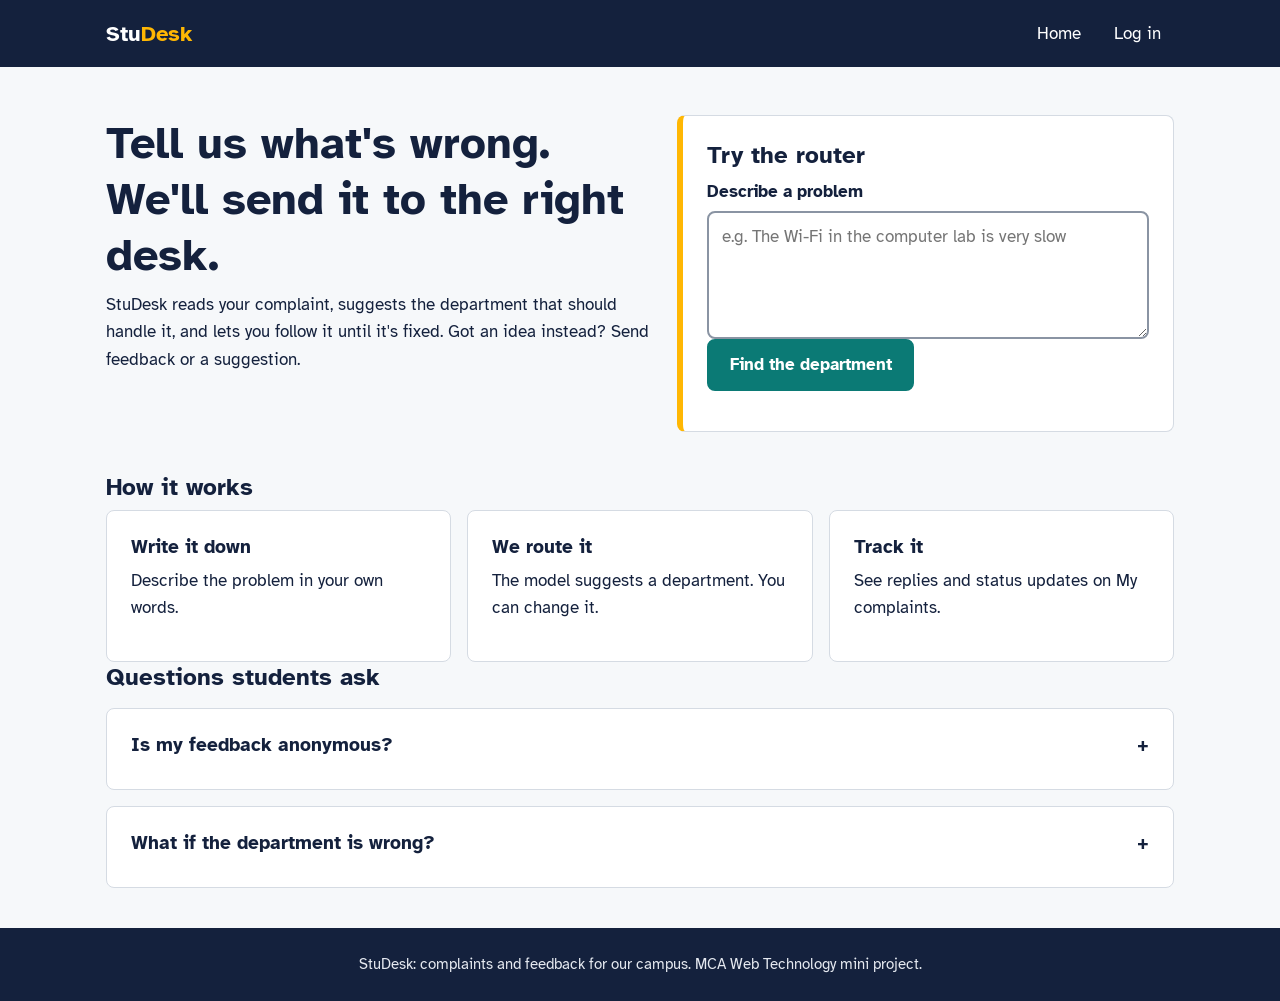
==== templates/index.html @ d4316819 "Reinitializing tracking after deleting .git folder" ====
<!DOCTYPE html>
<html lang="en">
<head>
  <meta charset="utf-8">
  <meta name="viewport" content="width=device-width, initial-scale=1">
  <title>StuDesk - complaints and feedback for our campus</title>
  <link rel="preconnect" href="https://fonts.googleapis.com">
  <link rel="stylesheet" href="https://fonts.googleapis.com/css2?family=Atkinson+Hyperlegible:wght@400;700&display=swap">
  <link rel="stylesheet" href="/static/css/style.css">
  <link rel="stylesheet" href="/static/css/pages/index.css">
</head>
<body>
  <a class="skip-link" href="#main">Skip to main content</a>
  <header id="site-header"></header>

  <main id="main" tabindex="-1">
    <section class="hero" aria-labelledby="hero-title">
      <div>
        <h1 id="hero-title">Tell us what's wrong. We'll send it to the right desk.</h1>
        <p>StuDesk reads your complaint, suggests the department that should handle it, and lets you follow it until it's fixed. Got an idea instead? Send feedback or a suggestion.</p>
      </div>

      <!-- The memorable part of the home page: a live demo of the ML model -->
      <form class="card demo" id="demo-form" aria-labelledby="demo-title">
        <h2 id="demo-title">Try the router</h2>
        <div class="field">
          <label for="demo-text">Describe a problem</label>
          <textarea id="demo-text" required minlength="3" placeholder="e.g. The Wi-Fi in the computer lab is very slow"></textarea>
        </div>
        <button class="btn" type="submit">Find the department</button>
        <p id="demo-result" role="status" aria-live="polite"></p>
      </form>
    </section>

    <section aria-labelledby="how-title" class="stack">
      <h2 id="how-title">How it works</h2>
      <ol class="grid steps">
        <li class="card"><h3>Write it down</h3><p>Describe the problem in your own words.</p></li>
        <li class="card"><h3>We route it</h3><p>The model suggests a department. You can change it.</p></li>
        <li class="card"><h3>Track it</h3><p>See replies and status updates on My complaints.</p></li>
      </ol>
    </section>

    <section aria-labelledby="faq-title" class="stack faq">
      <h2 id="faq-title">Questions students ask</h2>
      <div class="card">
        <h3><button class="faq-btn" type="button" aria-expanded="false" aria-controls="faq1">Is my feedback anonymous?</button></h3>
        <p id="faq1" hidden>Yes, if you tick the anonymous box. Admins won't see your name, but you can still find your own submissions.</p>
      </div>
      <div class="card">
        <h3><button class="faq-btn" type="button" aria-expanded="false" aria-controls="faq2">What if the department is wrong?</button></h3>
        <p id="faq2" hidden>Staff can re-route your complaint to the right desk, so you don't need to submit it again.</p>
      </div>
    </section>
  </main>

  <footer id="site-footer"></footer>
  <div id="toast" class="toast" role="status" aria-live="polite"></div>

  <script src="/static/js/common.js"></script>
  <script src="/static/js/pages/index.js"></script>
</body>
</html>
---- static/css/style.css ----
/* ==========================================================
   StuDesk shared styles  -  everyone uses this file.
   Don't change the tokens (:root) without telling the team.
   Put page-specific styles in static/css/pages/<page>.css
   ========================================================== */

/* ---- 1. Design tokens (colours, spacing, type) ---- */
:root {
  --ink:        #14213d;   /* main text, navbar */
  --muted:      #4b5563;   /* secondary text (7:1 on paper) */
  --paper:      #f6f8fa;   /* page background */
  --surface:    #ffffff;   /* cards, forms */
  --line:       #d5dbe3;   /* borders */
  --brand:      #0b7a75;   /* buttons, links (5.3:1 on white) */
  --brand-dark: #075e5a;
  --highlight:  #ffb703;   /* focus ring and one accent only */
  --danger:     #b42318;
  --success:    #1b7f3b;
  --warning:    #8a5300;

  --font: "Atkinson Hyperlegible", "Segoe UI", system-ui, -apple-system, Arial, sans-serif;
  --radius: 8px;
  --space-1: 0.5rem;
  --space-2: 1rem;
  --space-3: 1.5rem;
  --space-4: 2.5rem;
  --max-width: 1100px;
}

/* Breakpoints used by the whole team:  640px (phone/tablet)  and  960px (tablet/desktop) */

/* ---- 2. Base ---- */
*, *::before, *::after { box-sizing: border-box; }
html { scroll-behavior: smooth; }
body {
  margin: 0;
  font-family: var(--font);
  font-size: 1.0625rem;
  line-height: 1.6;
  color: var(--ink);
  background: var(--paper);
  min-height: 100vh;
  display: flex;
  flex-direction: column;
}
main { flex: 1; width: 100%; max-width: var(--max-width); margin: 0 auto; padding: var(--space-3) var(--space-2) var(--space-4); }
main:focus { outline: none; }
h1, h2, h3 { line-height: 1.25; margin: 0 0 var(--space-1); }
h1 { font-size: clamp(1.8rem, 4vw + 1rem, 2.8rem); }
h2 { font-size: 1.5rem; }
h3 { font-size: 1.2rem; }
p  { margin: 0 0 var(--space-2); max-width: 70ch; }
a  { color: var(--brand); }
a:hover { color: var(--brand-dark); }
img { max-width: 100%; height: auto; }

/* ---- 3. Accessibility helpers ---- */
:focus-visible { outline: 3px solid var(--highlight); outline-offset: 2px; }
.skip-link {
  position: absolute; left: var(--space-1); top: -4rem;
  background: var(--highlight); color: var(--ink);
  padding: 0.6rem 1rem; border-radius: var(--radius); font-weight: 700; z-index: 100;
}
.skip-link:focus { top: var(--space-1); }
.visually-hidden {
  position: absolute !important; width: 1px; height: 1px; overflow: hidden;
  clip: rect(0 0 0 0); white-space: nowrap;
}
@media (prefers-reduced-motion: reduce) {
  * { animation: none !important; transition: none !important; scroll-behavior: auto !important; }
}

/* ---- 4. Navbar (built by common.js) ---- */
.site-header { background: var(--ink); color: #fff; }
.nav { max-width: var(--max-width); margin: 0 auto; padding: 0.75rem var(--space-2);
       display: flex; align-items: center; justify-content: space-between; flex-wrap: wrap; gap: var(--space-1); }
.brand { color: #fff; font-weight: 700; font-size: 1.4rem; text-decoration: none; }
.brand span { color: var(--highlight); }
.nav-toggle { display: none; background: transparent; color: #fff; border: 2px solid #fff;
              border-radius: var(--radius); padding: 0.4rem 0.8rem; font: inherit; cursor: pointer; }
.nav-links { list-style: none; margin: 0; padding: 0; display: flex; gap: var(--space-1); align-items: center; flex-wrap: wrap; }
.nav-links a, .nav-links button {
  color: #fff; text-decoration: none; padding: 0.5rem 0.8rem; border-radius: var(--radius);
  background: transparent; border: 0; font: inherit; cursor: pointer; display: inline-block;
}
.nav-links a:hover, .nav-links button:hover { background: rgba(255,255,255,0.15); }
.nav-links a[aria-current="page"] { background: rgba(255,255,255,0.2); font-weight: 700; }
@media (max-width: 640px) {
  .nav-toggle { display: block; }
  .nav-links { display: none; width: 100%; flex-direction: column; align-items: stretch; }
  .nav-links.open { display: flex; }
}

/* ---- 5. Footer ---- */
.site-footer { background: var(--ink); color: #e5e9f0; padding: var(--space-3) var(--space-2); text-align: center; font-size: 0.95rem; }
.site-footer p { margin: 0 auto; }
.site-footer a { color: #fff; }

/* ---- 6. Buttons ---- */
.btn {
  display: inline-block; font: inherit; font-weight: 700; cursor: pointer; text-decoration: none; text-align: center;
  background: var(--brand); color: #fff; border: 2px solid var(--brand);
  padding: 0.65rem 1.3rem; border-radius: var(--radius); min-height: 44px;
}
.btn:hover { background: var(--brand-dark); border-color: var(--brand-dark); color: #fff; }
.btn-outline { background: transparent; color: var(--brand); }
.btn-outline:hover { background: var(--brand); color: #fff; }
.btn-danger { background: var(--danger); border-color: var(--danger); }
.btn[disabled] { opacity: 0.6; cursor: not-allowed; }

/* ---- 7. Forms ---- */
.form { display: grid; gap: var(--space-2); max-width: 36rem; }
.field { display: grid; gap: 0.35rem; }
.field label, legend { font-weight: 700; }
.hint { color: var(--muted); font-size: 0.9rem; margin: 0; }
input[type="text"], input[type="email"], input[type="password"], select, textarea {
  font: inherit; color: var(--ink); background: var(--surface);
  border: 2px solid #8a94a3; border-radius: var(--radius); padding: 0.6rem 0.8rem; width: 100%; min-height: 44px;
}
textarea { min-height: 8rem; resize: vertical; }
input[aria-invalid="true"], textarea[aria-invalid="true"], select[aria-invalid="true"] { border-color: var(--danger); }
.error-text { color: var(--danger); font-weight: 700; margin: 0; }
fieldset { border: 2px solid var(--line); border-radius: var(--radius); padding: var(--space-2); margin: 0; }
input[type="checkbox"], input[type="radio"] { width: 1.2rem; height: 1.2rem; accent-color: var(--brand); }
.check { display: flex; gap: 0.6rem; align-items: center; }

/* ---- 8. Cards, badges, layout helpers ---- */
.card { background: var(--surface); border: 1px solid var(--line); border-radius: var(--radius); padding: var(--space-3); }
.grid { display: grid; gap: var(--space-2); grid-template-columns: repeat(auto-fit, minmax(240px, 1fr)); }
.stack > * + * { margin-top: var(--space-2); }
.badge { display: inline-block; padding: 0.15rem 0.7rem; border-radius: 999px; font-size: 0.9rem; font-weight: 700; border: 2px solid currentColor; }
.badge-pending     { color: var(--warning); background: #fff4e0; }
.badge-in_progress { color: var(--brand-dark); background: #e0f4f2; }
.badge-resolved    { color: var(--success); background: #e3f5e8; }
.badge-new         { color: var(--ink); background: #e8ecf4; }
.badge-reviewed    { color: var(--brand-dark); background: #e0f4f2; }
.badge-implemented { color: var(--success); background: #e3f5e8; }
.empty { text-align: center; color: var(--muted); padding: var(--space-4) var(--space-2); border: 2px dashed var(--line); border-radius: var(--radius); }

/* ---- 9. Tables: scroll on desktop, stacked cards on phones ----
   Usage: <div class="table-wrap"><table class="stack-table"> ... <td data-label="Status">  */
.table-wrap { overflow-x: auto; }
table { width: 100%; border-collapse: collapse; background: var(--surface); }
caption { text-align: left; font-weight: 700; padding: 0.5rem 0; }
th, td { text-align: left; padding: 0.75rem; border-bottom: 1px solid var(--line); }
th { background: #eaeff5; }
@media (max-width: 640px) {
  .stack-table thead { position: absolute; left: -9999px; }
  .stack-table tr { display: block; border: 1px solid var(--line); border-radius: var(--radius); margin-bottom: var(--space-2); background: var(--surface); }
  .stack-table td { display: flex; justify-content: space-between; gap: var(--space-2); border-bottom: 1px solid var(--line); }
  .stack-table td:last-child { border-bottom: 0; }
  .stack-table td::before { content: attr(data-label); font-weight: 700; }
}

/* ---- 10. Toast message (announced to screen readers) ---- */
.toast { position: fixed; bottom: var(--space-2); left: 50%; transform: translateX(-50%);
         background: var(--ink); color: #fff; padding: 0.8rem 1.4rem; border-radius: var(--radius);
         max-width: 90vw; display: none; z-index: 50; }
.toast.show { display: block; }
.toast.error { background: var(--danger); }
---- static/css/pages/index.css ----
/* Home page only (Module 1) */
.hero { display: grid; gap: var(--space-3); align-items: start; padding: var(--space-3) 0 var(--space-4); }
@media (min-width: 960px) { .hero { grid-template-columns: 1.1fr 1fr; } }
.demo { border-left: 6px solid var(--highlight); }
.steps { list-style: none; padding: 0; margin: 0; }
.faq-btn { font: inherit; font-weight: 700; background: none; border: 0; padding: 0; cursor: pointer; color: var(--ink); text-align: left; width: 100%; }
.faq-btn::after { content: "+"; float: right; }
.faq-btn[aria-expanded="true"]::after { content: "\2212"; }
.faq .card p { margin: var(--space-1) 0 0; }
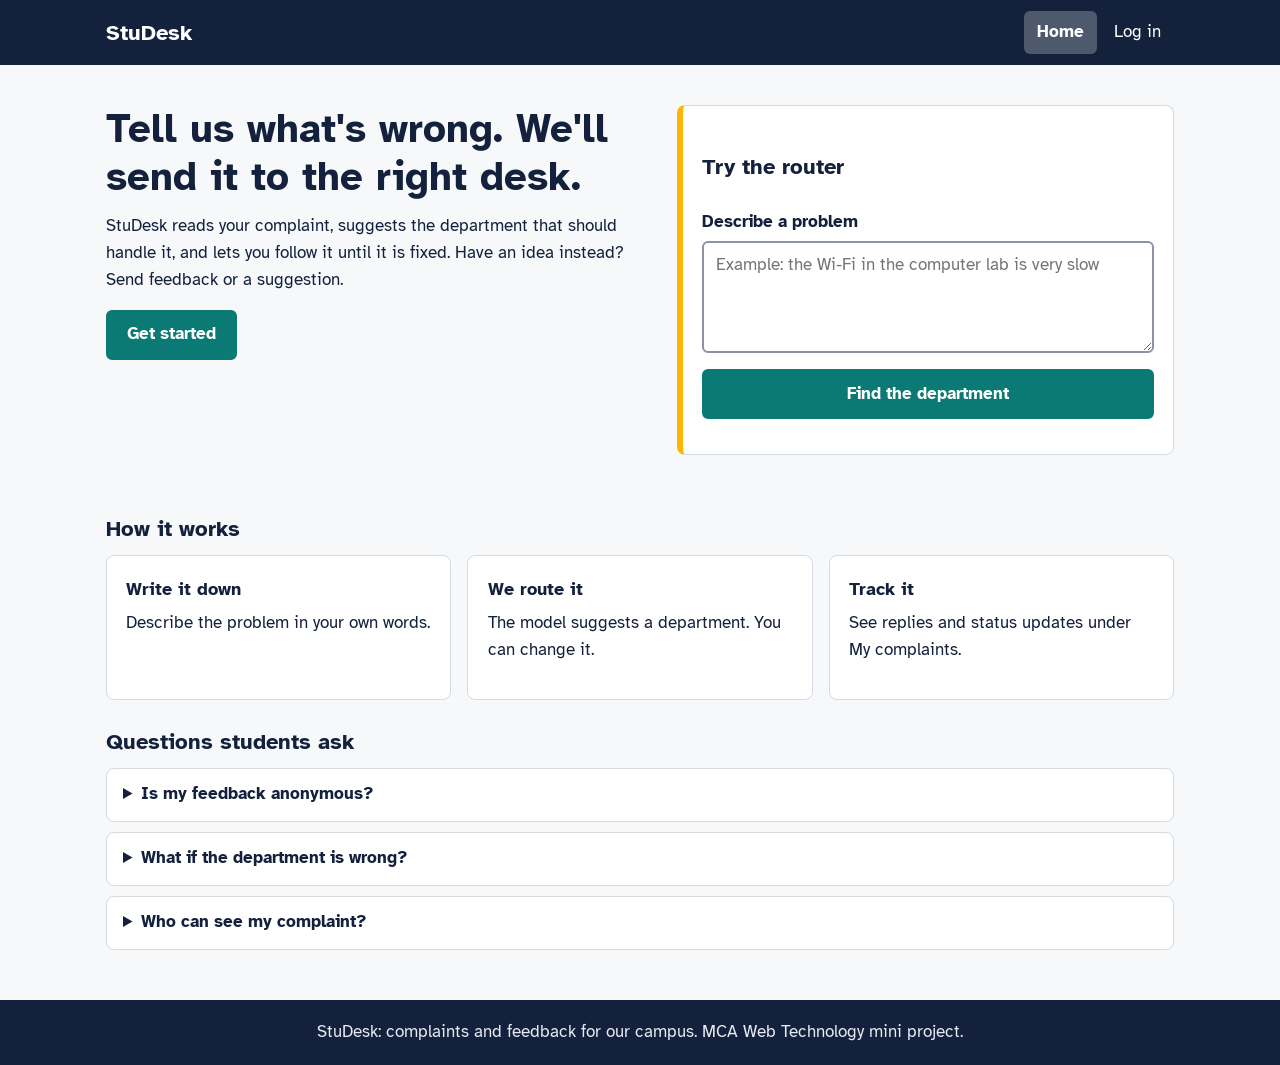
==== commit b570afbf: "Final-setup" ====
--- a/templates/index.html
+++ b/templates/index.html
@@ -1,61 +1,74 @@
 <!DOCTYPE html>
 <html lang="en">
 <head>
-  <meta charset="utf-8">
-  <meta name="viewport" content="width=device-width, initial-scale=1">
-  <title>StuDesk - complaints and feedback for our campus</title>
-  <link rel="preconnect" href="https://fonts.googleapis.com">
+  <meta charset="UTF-8">
+  <meta name="viewport" content="width=device-width, initial-scale=1.0">
+  <title>Home - StuDesk</title>
   <link rel="stylesheet" href="https://fonts.googleapis.com/css2?family=Atkinson+Hyperlegible:wght@400;700&display=swap">
-  <link rel="stylesheet" href="/static/css/style.css">
+  <link rel="stylesheet" href="/static/css/common.css">
   <link rel="stylesheet" href="/static/css/pages/index.css">
 </head>
 <body>
   <a class="skip-link" href="#main">Skip to main content</a>
-  <header id="site-header"></header>
 
-  <main id="main" tabindex="-1">
-    <section class="hero" aria-labelledby="hero-title">
+  <header>
+    <nav class="navbar">
+      <a class="brand" href="/">StuDesk</a>
+      <ul>
+        <li><a class="active" href="/">Home</a></li>
+        <li><a href="/login.html">Log in</a></li>
+      </ul>
+    </nav>
+  </header>
+
+  <main id="main">
+    <section class="hero">
       <div>
-        <h1 id="hero-title">Tell us what's wrong. We'll send it to the right desk.</h1>
-        <p>StuDesk reads your complaint, suggests the department that should handle it, and lets you follow it until it's fixed. Got an idea instead? Send feedback or a suggestion.</p>
+        <h1>Tell us what's wrong. We'll send it to the right desk.</h1>
+        <p>StuDesk reads your complaint, suggests the department that should handle it, and lets you follow it until it is fixed. Have an idea instead? Send feedback or a suggestion.</p>
+        <p><a class="btn" href="/login.html">Get started</a></p>
       </div>
 
-      <!-- The memorable part of the home page: a live demo of the ML model -->
-      <form class="card demo" id="demo-form" aria-labelledby="demo-title">
-        <h2 id="demo-title">Try the router</h2>
+      <form id="demo-form" class="card demo form">
+        <h2>Try the router</h2>
         <div class="field">
           <label for="demo-text">Describe a problem</label>
-          <textarea id="demo-text" required minlength="3" placeholder="e.g. The Wi-Fi in the computer lab is very slow"></textarea>
+          <textarea id="demo-text" required minlength="3" placeholder="Example: the Wi-Fi in the computer lab is very slow"></textarea>
         </div>
         <button class="btn" type="submit">Find the department</button>
-        <p id="demo-result" role="status" aria-live="polite"></p>
+        <p id="demo-result" class="message"></p>
       </form>
     </section>
 
-    <section aria-labelledby="how-title" class="stack">
-      <h2 id="how-title">How it works</h2>
+    <section>
+      <h2>How it works</h2>
       <ol class="grid steps">
         <li class="card"><h3>Write it down</h3><p>Describe the problem in your own words.</p></li>
         <li class="card"><h3>We route it</h3><p>The model suggests a department. You can change it.</p></li>
-        <li class="card"><h3>Track it</h3><p>See replies and status updates on My complaints.</p></li>
+        <li class="card"><h3>Track it</h3><p>See replies and status updates under My complaints.</p></li>
       </ol>
     </section>
 
-    <section aria-labelledby="faq-title" class="stack faq">
-      <h2 id="faq-title">Questions students ask</h2>
-      <div class="card">
-        <h3><button class="faq-btn" type="button" aria-expanded="false" aria-controls="faq1">Is my feedback anonymous?</button></h3>
-        <p id="faq1" hidden>Yes, if you tick the anonymous box. Admins won't see your name, but you can still find your own submissions.</p>
-      </div>
-      <div class="card">
-        <h3><button class="faq-btn" type="button" aria-expanded="false" aria-controls="faq2">What if the department is wrong?</button></h3>
-        <p id="faq2" hidden>Staff can re-route your complaint to the right desk, so you don't need to submit it again.</p>
-      </div>
+    <section class="faq">
+      <h2>Questions students ask</h2>
+      <details>
+        <summary>Is my feedback anonymous?</summary>
+        <p>Yes, if you tick the anonymous box. Admins will not see your name, but you can still find your own submissions.</p>
+      </details>
+      <details>
+        <summary>What if the department is wrong?</summary>
+        <p>Staff can move your complaint to the right department, so you do not need to submit it again.</p>
+      </details>
+      <details>
+        <summary>Who can see my complaint?</summary>
+        <p>Only you, the staff of the department it is assigned to, and the admin.</p>
+      </details>
     </section>
   </main>
 
-  <footer id="site-footer"></footer>
-  <div id="toast" class="toast" role="status" aria-live="polite"></div>
+  <footer>
+    <p>StuDesk: complaints and feedback for our campus. MCA Web Technology mini project.</p>
+  </footer>
 
   <script src="/static/js/common.js"></script>
   <script src="/static/js/pages/index.js"></script>
--- a/static/css/common.css
+++ b/static/css/common.css
@@ -0,0 +1,147 @@
+/* ==========================================================
+   common.css  -  styles used by EVERY page.
+   Page-only styles live in static/css/pages/<page>.css
+   ========================================================== */
+
+/* ---------- 1. Colours and font (change here, changes everywhere) ---------- */
+:root {
+  --ink: #14213d;        /* text, navbar, footer */
+  --muted: #4b5563;      /* small grey text */
+  --page: #f6f8fa;       /* page background */
+  --white: #ffffff;
+  --line: #d5dbe3;       /* borders */
+  --brand: #0b7a75;      /* buttons and links */
+  --brand-dark: #075e5a;
+  --highlight: #ffb703;  /* focus outline */
+  --danger: #b42318;
+}
+
+/* ---------- 2. Base ---------- */
+* { box-sizing: border-box; }
+
+body {
+  margin: 0;
+  font-family: "Atkinson Hyperlegible", "Segoe UI", Arial, sans-serif;
+  font-size: 1.05rem;
+  line-height: 1.6;
+  color: var(--ink);
+  background: var(--page);
+  min-height: 100vh;
+  display: flex;
+  flex-direction: column;
+}
+
+h1 { font-size: 2rem; margin: 0 0 0.75rem; line-height: 1.2; }
+h2 { font-size: 1.4rem; margin: 1.5rem 0 0.5rem; }
+h3 { font-size: 1.1rem; margin: 0 0 0.4rem; }
+p  { margin: 0 0 1rem; }
+a  { color: var(--brand); }
+img { max-width: 100%; height: auto; }
+
+@media (min-width: 900px) {
+  h1 { font-size: 2.5rem; }
+}
+
+/* ---------- 3. Accessibility ---------- */
+/* clear outline when using the keyboard */
+a:focus, button:focus, input:focus, select:focus, textarea:focus, summary:focus {
+  outline: 3px solid var(--highlight);
+  outline-offset: 2px;
+}
+/* "Skip to content" link, only visible when tabbed to */
+.skip-link {
+  position: absolute; left: 0.5rem; top: -4rem;
+  background: var(--highlight); color: var(--ink);
+  padding: 0.6rem 1rem; font-weight: bold;
+}
+.skip-link:focus { top: 0.5rem; }
+
+/* ---------- 4. Page layout ---------- */
+main {
+  flex: 1;                   /* pushes the footer to the bottom */
+  width: 100%;
+  max-width: 1100px;         /* content never gets too wide */
+  margin: 0 auto;
+  padding: 1.5rem 1rem 2.5rem;
+}
+
+/* ---------- 5. Navbar ---------- */
+header { background: var(--ink); }
+.navbar {
+  max-width: 1100px; margin: 0 auto; padding: 0.7rem 1rem;
+  display: flex; flex-wrap: wrap;           /* wraps onto 2 lines on small phones */
+  align-items: center; justify-content: space-between; gap: 0.5rem;
+}
+.brand { color: var(--white); font-size: 1.4rem; font-weight: bold; text-decoration: none; }
+.navbar ul { list-style: none; margin: 0; padding: 0; display: flex; flex-wrap: wrap; gap: 0.3rem; }
+.navbar ul a { color: var(--white); text-decoration: none; padding: 0.5rem 0.8rem; border-radius: 6px; display: block; }
+.navbar ul a:hover { background: rgba(255, 255, 255, 0.15); }
+.navbar ul a.active { background: rgba(255, 255, 255, 0.25); font-weight: bold; }
+
+/* ---------- 6. Footer ---------- */
+footer { background: var(--ink); color: #e5e9f0; text-align: center; padding: 1.2rem 1rem; }
+footer p { margin: 0; }
+
+/* ---------- 7. Buttons ---------- */
+.btn {
+  display: inline-block; font: inherit; font-weight: bold; text-decoration: none; cursor: pointer;
+  background: var(--brand); color: var(--white);
+  border: 2px solid var(--brand); border-radius: 6px;
+  padding: 0.6rem 1.2rem; min-height: 44px;
+}
+.btn:hover { background: var(--brand-dark); border-color: var(--brand-dark); }
+.btn-outline { background: transparent; color: var(--brand); }
+.btn-outline:hover { background: var(--brand); color: var(--white); }
+.btn-danger { background: var(--danger); border-color: var(--danger); }
+.btn-small { padding: 0.3rem 0.9rem; min-height: 36px; }
+
+/* ---------- 8. Forms ---------- */
+.form { display: grid; gap: 1rem; }
+.field { display: grid; gap: 0.3rem; }
+label, legend { font-weight: bold; }
+input[type="text"], input[type="email"], input[type="password"], select, textarea {
+  font: inherit; color: var(--ink); background: var(--white);
+  border: 2px solid #8a94a3; border-radius: 6px;
+  padding: 0.55rem 0.75rem; width: 100%; min-height: 44px;
+}
+textarea { min-height: 7rem; resize: vertical; }
+fieldset { border: 2px solid var(--line); border-radius: 6px; padding: 0.8rem 1rem; margin: 0; }
+input[type="checkbox"], input[type="radio"] { width: 1.2rem; height: 1.2rem; accent-color: var(--brand); }
+.inline { display: flex; flex-wrap: wrap; gap: 1rem; align-items: center; }
+.inline label { font-weight: normal; display: flex; gap: 0.4rem; align-items: center; }
+.hint { color: var(--muted); font-size: 0.9rem; margin: 0; }
+
+/* message shown after an action (success or error) */
+.message { margin: 0; font-weight: bold; color: var(--brand-dark); }
+.message.error { color: var(--danger); }
+
+/* ---------- 9. Cards, grids, lists ---------- */
+.card { background: var(--white); border: 1px solid var(--line); border-radius: 8px; padding: 1.2rem; }
+/* as many columns as fit: 3 on desktop, 2 on tablet, 1 on phone */
+.grid { display: grid; gap: 1rem; grid-template-columns: repeat(auto-fit, minmax(250px, 1fr)); }
+.list { list-style: none; margin: 0; padding: 0; display: grid; gap: 1rem; }
+.empty { text-align: center; color: var(--muted); padding: 2rem 1rem; border: 2px dashed var(--line); border-radius: 8px; }
+
+/* ---------- 10. Status badges ---------- */
+.badge { display: inline-block; padding: 0.1rem 0.7rem; border-radius: 999px; font-size: 0.9rem; font-weight: bold; border: 2px solid currentColor; }
+.badge-pending, .badge-new { color: #8a5300; background: #fff4e0; }
+.badge-in_progress, .badge-reviewed { color: var(--brand-dark); background: #e0f4f2; }
+.badge-resolved, .badge-implemented { color: #1b7f3b; background: #e3f5e8; }
+
+/* ---------- 11. Tables ---------- */
+.table-wrap { overflow-x: auto; }
+table { width: 100%; border-collapse: collapse; background: var(--white); }
+th, td { text-align: left; padding: 0.7rem; border-bottom: 1px solid var(--line); }
+th { background: #eaeff5; }
+/* On phones every table row turns into a small card (each td shows its data-label) */
+@media (max-width: 640px) {
+  thead { display: none; }
+  tr { display: block; border: 1px solid var(--line); border-radius: 8px; margin-bottom: 1rem; background: var(--white); }
+  td { display: flex; justify-content: space-between; gap: 1rem; }
+  td::before { content: attr(data-label); font-weight: bold; }
+}
+
+/* ---------- 12. Respect users who turn animations off ---------- */
+@media (prefers-reduced-motion: reduce) {
+  * { transition: none !important; animation: none !important; }
+}
--- a/static/css/pages/index.css
+++ b/static/css/pages/index.css
@@ -1,9 +1,30 @@
-/* Home page only (Module 1) */
-.hero { display: grid; gap: var(--space-3); align-items: start; padding: var(--space-3) 0 var(--space-4); }
-@media (min-width: 960px) { .hero { grid-template-columns: 1.1fr 1fr; } }
+/* index.css - Home page only */
+
+/* hero: 1 column on phones, 2 columns on desktop */
+.hero {
+  display: grid;
+  gap: 1.5rem;
+  align-items: start;
+  padding: 1rem 0 2rem;
+}
+
+@media (min-width: 900px) {
+  .hero { grid-template-columns: 1.1fr 1fr; }
+}
+
+/* the "Try the router" box gets a yellow edge so it stands out */
 .demo { border-left: 6px solid var(--highlight); }
-.steps { list-style: none; padding: 0; margin: 0; }
-.faq-btn { font: inherit; font-weight: 700; background: none; border: 0; padding: 0; cursor: pointer; color: var(--ink); text-align: left; width: 100%; }
-.faq-btn::after { content: "+"; float: right; }
-.faq-btn[aria-expanded="true"]::after { content: "\2212"; }
-.faq .card p { margin: var(--space-1) 0 0; }
+
+/* "How it works" steps: plain list without bullets */
+.steps { list-style: none; margin: 0; padding: 0; }
+
+/* FAQ uses <details> and <summary>, which open and close without JavaScript */
+.faq details {
+  background: var(--white);
+  border: 1px solid var(--line);
+  border-radius: 8px;
+  padding: 0.8rem 1rem;
+  margin-bottom: 0.6rem;
+}
+.faq summary { font-weight: bold; cursor: pointer; }
+.faq details p { margin: 0.6rem 0 0; }
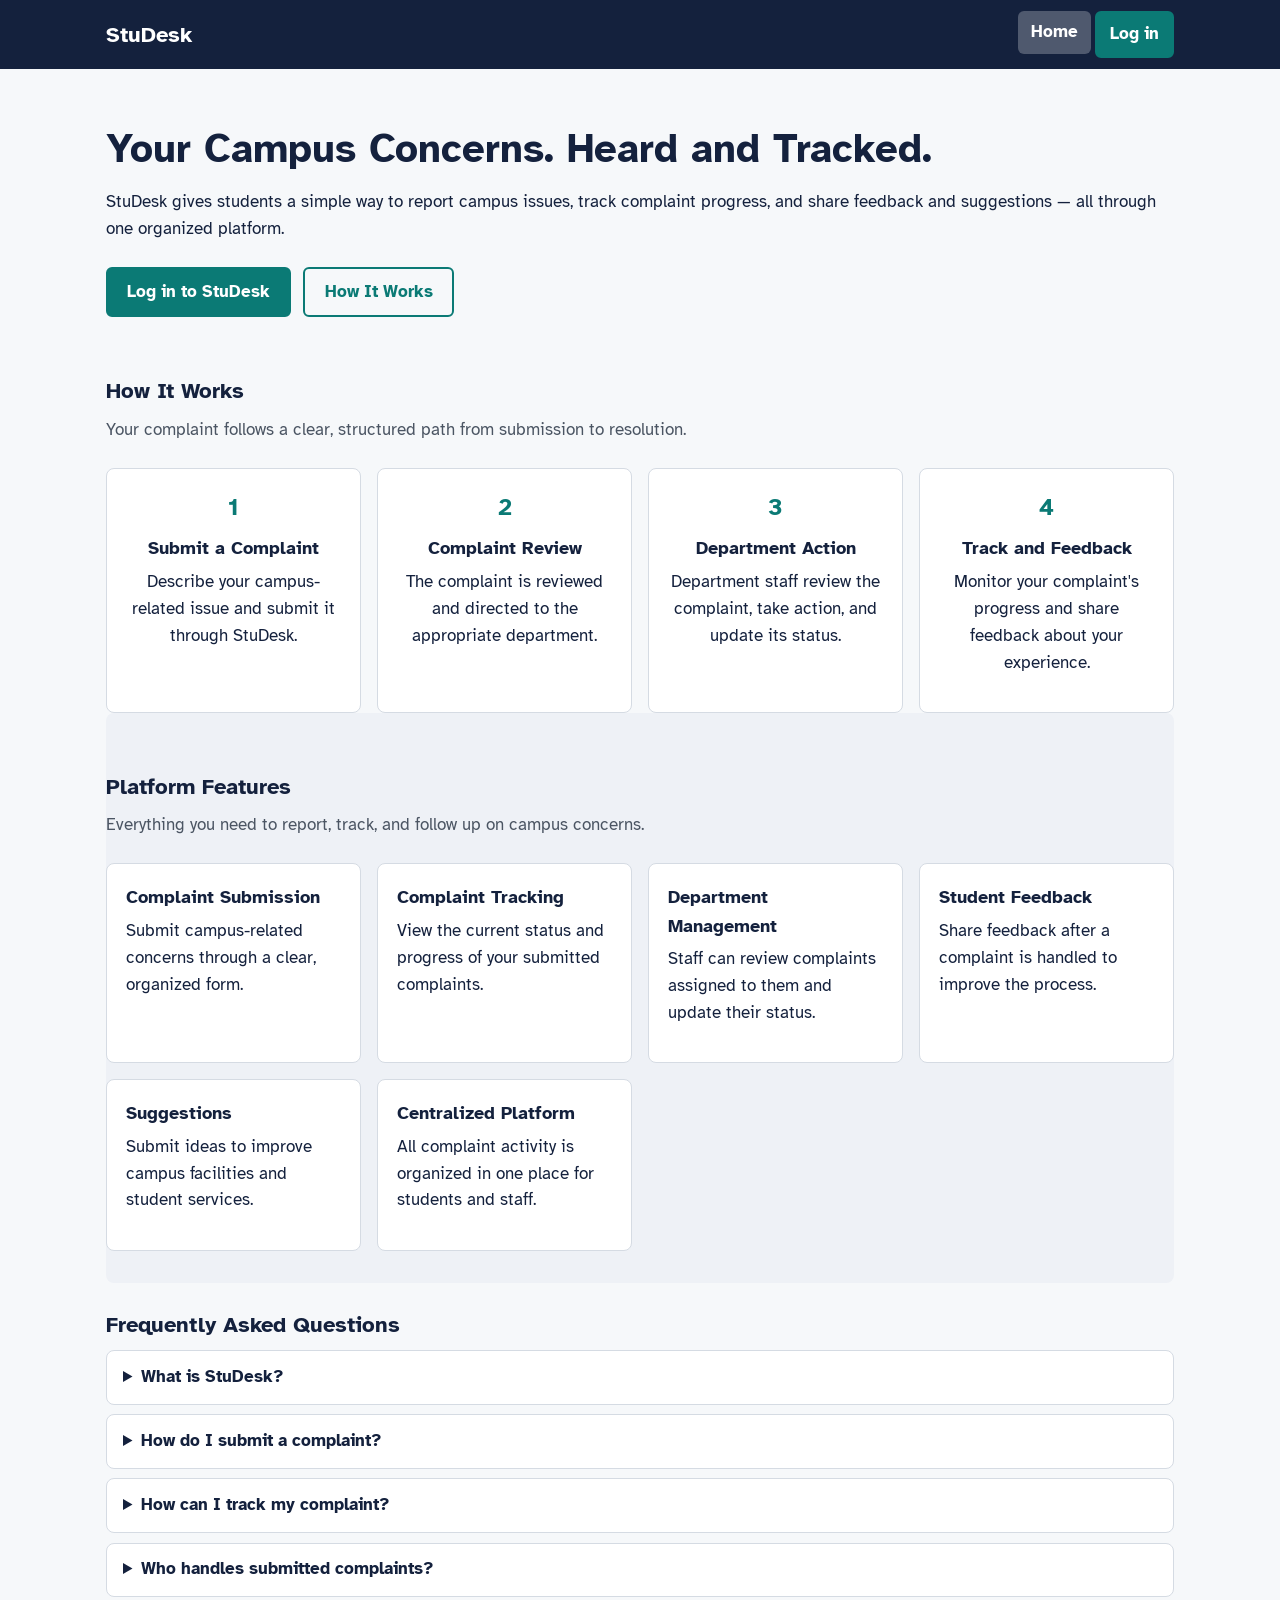
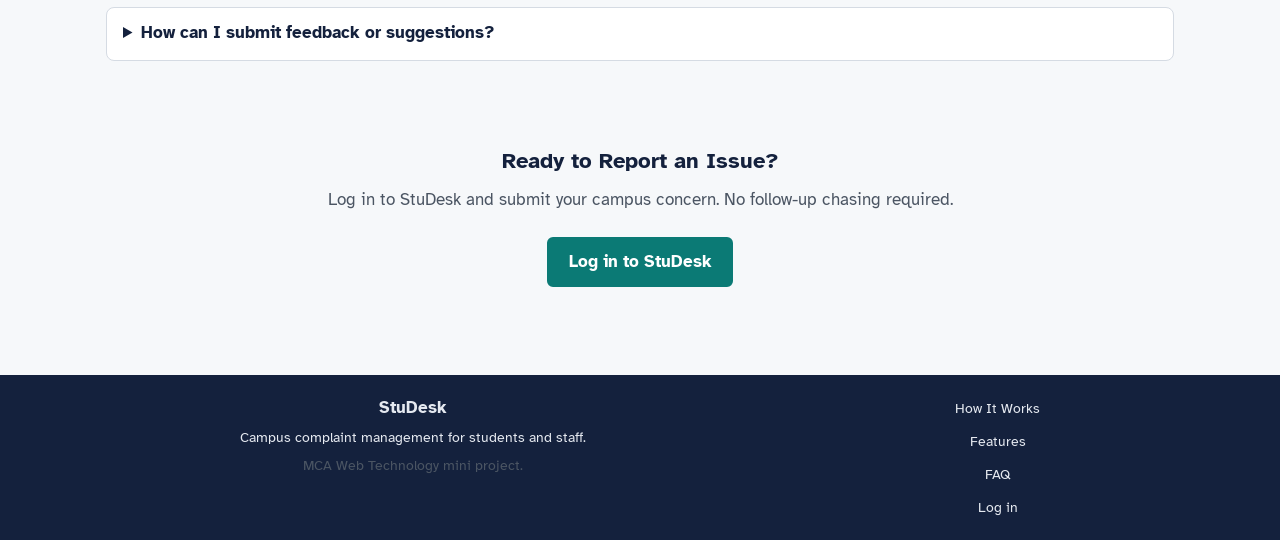
==== commit 74fcc235: "Fix: index page bug fixed" ====
--- a/templates/index.html
+++ b/templates/index.html
@@ -1,13 +1,16 @@
 <!DOCTYPE html>
 <html lang="en">
+
 <head>
   <meta charset="UTF-8">
   <meta name="viewport" content="width=device-width, initial-scale=1.0">
   <title>Home - StuDesk</title>
-  <link rel="stylesheet" href="https://fonts.googleapis.com/css2?family=Atkinson+Hyperlegible:wght@400;700&display=swap">
+  <link rel="stylesheet"
+    href="https://fonts.googleapis.com/css2?family=Atkinson+Hyperlegible:wght@400;700&display=swap">
   <link rel="stylesheet" href="/static/css/common.css">
   <link rel="stylesheet" href="/static/css/pages/index.css">
 </head>
+
 <body>
   <a class="skip-link" href="#main">Skip to main content</a>
 
@@ -16,61 +19,143 @@
       <a class="brand" href="/">StuDesk</a>
       <ul>
         <li><a class="active" href="/">Home</a></li>
-        <li><a href="/login.html">Log in</a></li>
+        <li><a class="btn btn-small" href="/login.html">Log in</a></li>
       </ul>
     </nav>
   </header>
 
   <main id="main">
+
+    <!-- Hero -->
     <section class="hero">
-      <div>
-        <h1>Tell us what's wrong. We'll send it to the right desk.</h1>
-        <p>StuDesk reads your complaint, suggests the department that should handle it, and lets you follow it until it is fixed. Have an idea instead? Send feedback or a suggestion.</p>
-        <p><a class="btn" href="/login.html">Get started</a></p>
+      <h1>Your Campus Concerns. Heard and Tracked.</h1>
+      <p>StuDesk gives students a simple way to report campus issues, track complaint progress, and share feedback
+        and suggestions — all through one organized platform.</p>
+      <div class="hero-actions">
+        <a class="btn" href="/login.html">Log in to StuDesk</a>
+        <a class="btn btn-outline" href="#how-it-works">How It Works</a>
       </div>
-
-      <form id="demo-form" class="card demo form">
-        <h2>Try the router</h2>
-        <div class="field">
-          <label for="demo-text">Describe a problem</label>
-          <textarea id="demo-text" required minlength="3" placeholder="Example: the Wi-Fi in the computer lab is very slow"></textarea>
-        </div>
-        <button class="btn" type="submit">Find the department</button>
-        <p id="demo-result" class="message"></p>
-      </form>
     </section>
 
-    <section>
-      <h2>How it works</h2>
+    <!-- How It Works -->
+    <section id="how-it-works">
+      <h2>How It Works</h2>
+      <p class="section-lead">Your complaint follows a clear, structured path from submission to resolution.</p>
       <ol class="grid steps">
-        <li class="card"><h3>Write it down</h3><p>Describe the problem in your own words.</p></li>
-        <li class="card"><h3>We route it</h3><p>The model suggests a department. You can change it.</p></li>
-        <li class="card"><h3>Track it</h3><p>See replies and status updates under My complaints.</p></li>
+        <li class="card step-card">
+          <p class="step-num">1</p>
+          <h3>Submit a Complaint</h3>
+          <p>Describe your campus-related issue and submit it through StuDesk.</p>
+        </li>
+        <li class="card step-card">
+          <p class="step-num">2</p>
+          <h3>Complaint Review</h3>
+          <p>The complaint is reviewed and directed to the appropriate department.</p>
+        </li>
+        <li class="card step-card">
+          <p class="step-num">3</p>
+          <h3>Department Action</h3>
+          <p>Department staff review the complaint, take action, and update its status.</p>
+        </li>
+        <li class="card step-card">
+          <p class="step-num">4</p>
+          <h3>Track and Feedback</h3>
+          <p>Monitor your complaint's progress and share feedback about your experience.</p>
+        </li>
       </ol>
     </section>
 
-    <section class="faq">
-      <h2>Questions students ask</h2>
+    <!-- Features -->
+    <section id="features" class="alt-bg">
+      <h2>Platform Features</h2>
+      <p class="section-lead">Everything you need to report, track, and follow up on campus concerns.</p>
+      <ul class="grid features-grid">
+        <li class="card">
+          <h3>Complaint Submission</h3>
+          <p>Submit campus-related concerns through a clear, organized form.</p>
+        </li>
+        <li class="card">
+          <h3>Complaint Tracking</h3>
+          <p>View the current status and progress of your submitted complaints.</p>
+        </li>
+        <li class="card">
+          <h3>Department Management</h3>
+          <p>Staff can review complaints assigned to them and update their status.</p>
+        </li>
+        <li class="card">
+          <h3>Student Feedback</h3>
+          <p>Share feedback after a complaint is handled to improve the process.</p>
+        </li>
+        <li class="card">
+          <h3>Suggestions</h3>
+          <p>Submit ideas to improve campus facilities and student services.</p>
+        </li>
+        <li class="card">
+          <h3>Centralized Platform</h3>
+          <p>All complaint activity is organized in one place for students and staff.</p>
+        </li>
+      </ul>
+    </section>
+
+    <!-- FAQ -->
+    <section id="faq" class="faq">
+      <h2>Frequently Asked Questions</h2>
       <details>
-        <summary>Is my feedback anonymous?</summary>
-        <p>Yes, if you tick the anonymous box. Admins will not see your name, but you can still find your own submissions.</p>
+        <summary>What is StuDesk?</summary>
+        <p>StuDesk is a campus complaint management platform. Students can report issues, track progress, and share
+          feedback — all in one place.</p>
       </details>
       <details>
-        <summary>What if the department is wrong?</summary>
-        <p>Staff can move your complaint to the right department, so you do not need to submit it again.</p>
+        <summary>How do I submit a complaint?</summary>
+        <p>Log in with your student account, fill in the complaint form with a description of the issue, and submit.
+          It will then be reviewed and directed to the right department.</p>
       </details>
       <details>
-        <summary>Who can see my complaint?</summary>
-        <p>Only you, the staff of the department it is assigned to, and the admin.</p>
+        <summary>How can I track my complaint?</summary>
+        <p>Go to "My Complaints" after logging in. Each complaint shows its current status — Pending, In Progress, or
+          Resolved.</p>
+      </details>
+      <details>
+        <summary>Who handles submitted complaints?</summary>
+        <p>The relevant department staff handle complaints, overseen by the platform admin. Only you, the assigned
+          department staff, and the admin can see your complaint.</p>
+      </details>
+      <details>
+        <summary>How can I submit feedback or suggestions?</summary>
+        <p>After logging in, use the Feedback section to rate a resolved complaint, or use Suggestions to share ideas
+          for improving campus services.</p>
       </details>
     </section>
+
+    <!-- Final CTA -->
+    <section class="cta">
+      <h2>Ready to Report an Issue?</h2>
+      <p>Log in to StuDesk and submit your campus concern. No follow-up chasing required.</p>
+      <a class="btn" href="/login.html">Log in to StuDesk</a>
+    </section>
+
   </main>
 
   <footer>
-    <p>StuDesk: complaints and feedback for our campus. MCA Web Technology mini project.</p>
+    <div class="footer-inner">
+      <div>
+        <strong>StuDesk</strong>
+        <p>Campus complaint management for students and staff.</p>
+        <p class="hint">MCA Web Technology mini project.</p>
+      </div>
+      <nav aria-label="Footer navigation">
+        <ul>
+          <li><a href="#how-it-works">How It Works</a></li>
+          <li><a href="#features">Features</a></li>
+          <li><a href="#faq">FAQ</a></li>
+          <li><a href="/login.html">Log in</a></li>
+        </ul>
+      </nav>
+    </div>
   </footer>
 
   <script src="/static/js/common.js"></script>
   <script src="/static/js/pages/index.js"></script>
 </body>
-</html>
+
+</html>
--- a/static/css/pages/index.css
+++ b/static/css/pages/index.css
@@ -1,24 +1,64 @@
-/* index.css - Home page only */
+/* index.css — Landing page only.
+   Common styles (navbar, cards, badges, buttons, grid) are in common.css.
+   This file only adds what is unique to the landing page. */
 
-/* hero: 1 column on phones, 2 columns on desktop */
+/* ---- Hero section ---- */
 .hero {
-  display: grid;
-  gap: 1.5rem;
-  align-items: start;
-  padding: 1rem 0 2rem;
+  padding: 2rem 0;
 }
 
-@media (min-width: 900px) {
-  .hero { grid-template-columns: 1.1fr 1fr; }
+.hero h1 {
+  margin-bottom: 1rem;
 }
 
-/* the "Try the router" box gets a yellow edge so it stands out */
-.demo { border-left: 6px solid var(--highlight); }
+.hero-actions {
+  display: flex;
+  flex-wrap: wrap;
+  gap: 0.75rem;
+  margin-top: 1.5rem;
+}
 
-/* "How it works" steps: plain list without bullets */
-.steps { list-style: none; margin: 0; padding: 0; }
 
-/* FAQ uses <details> and <summary>, which open and close without JavaScript */
+
+/* ---- Section intro text ---- */
+.section-lead {
+  color: var(--muted);
+  margin-bottom: 1.5rem;
+}
+
+/* ---- How It Works steps ---- */
+.steps {
+  list-style: none;
+  margin: 0;
+  padding: 0;
+  counter-reset: none; /* numbers come from .step-num */
+}
+
+.step-card {
+  text-align: center;
+}
+
+.step-num {
+  font-size: 1.5rem;
+  font-weight: bold;
+  color: var(--brand);
+  margin: 0 0 0.5rem;
+}
+
+/* ---- Alternate background for features section ---- */
+.alt-bg {
+  background: #eef1f6;
+  padding: 2rem 0;
+  border-radius: 8px;
+}
+
+.features-grid {
+  list-style: none;
+  margin: 0;
+  padding: 0;
+}
+
+/* ---- FAQ uses <details> and <summary> — no JavaScript needed ---- */
 .faq details {
   background: var(--white);
   border: 1px solid var(--line);
@@ -26,5 +66,62 @@
   padding: 0.8rem 1rem;
   margin-bottom: 0.6rem;
 }
-.faq summary { font-weight: bold; cursor: pointer; }
-.faq details p { margin: 0.6rem 0 0; }
+
+.faq summary {
+  font-weight: bold;
+  cursor: pointer;
+}
+
+.faq details p {
+  margin: 0.6rem 0 0;
+  color: var(--muted);
+}
+
+/* ---- Final CTA ---- */
+.cta {
+  text-align: center;
+  padding: 3rem 0;
+}
+
+.cta h2 {
+  margin-bottom: 0.5rem;
+}
+
+.cta p {
+  color: var(--muted);
+  margin-bottom: 1.5rem;
+}
+
+/* ---- Footer inner layout ---- */
+.footer-inner {
+  display: flex;
+  flex-wrap: wrap;
+  gap: 2rem;
+  justify-content: space-between;
+  max-width: 800px;
+  margin: 0 auto;
+}
+
+.footer-inner p {
+  margin: 0.3rem 0 0;
+  font-size: 0.9rem;
+}
+
+footer nav ul {
+  list-style: none;
+  margin: 0;
+  padding: 0;
+  display: flex;
+  flex-direction: column;
+  gap: 0.4rem;
+}
+
+footer nav a {
+  color: #e5e9f0;
+  text-decoration: none;
+  font-size: 0.9rem;
+}
+
+footer nav a:hover {
+  text-decoration: underline;
+}
